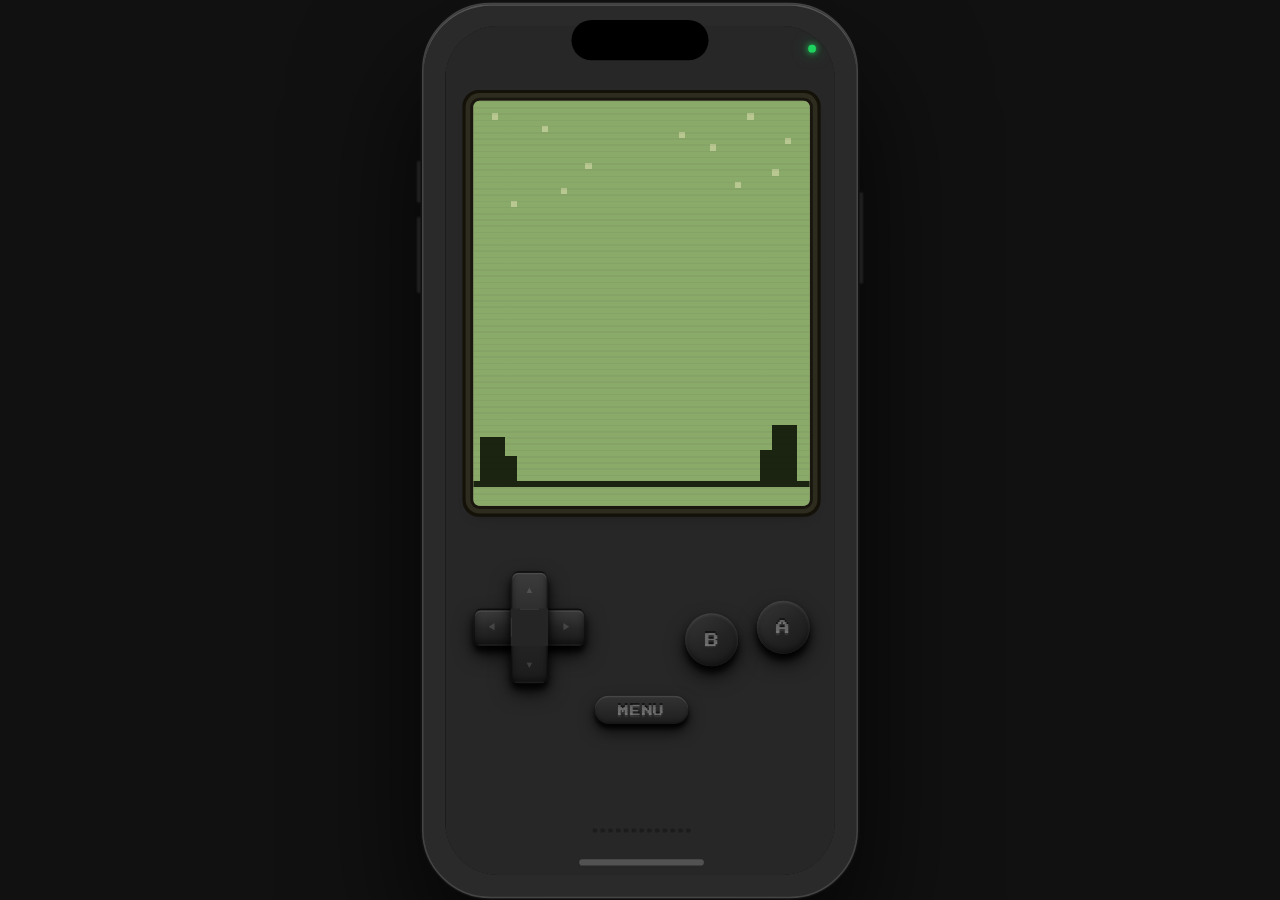
==== index.html @ 31ba8559 "My Little Invader プロトタイプ公開版 2色LCD風の育成ゲーム。本体＋ミニゲーム3本（SPACEWALK / SHOOTINGSTAR / ABDUCTION）。 iPhoneホーム" ====
<!DOCTYPE html>
<html lang="ja">
<head>
<meta charset="UTF-8">
<meta name="viewport" content="width=device-width,initial-scale=1,maximum-scale=1,user-scalable=no,viewport-fit=cover">
<title>My Little Invader</title>
<link rel="apple-touch-icon" href="apple-touch-icon.png">
<meta http-equiv="refresh" content="0; url=invader_game.html">
<script>location.replace('invader_game.html');</script>
</head>
<body>
<p>Loading… <a href="invader_game.html">My Little Invader</a></p>
</body>
</html>
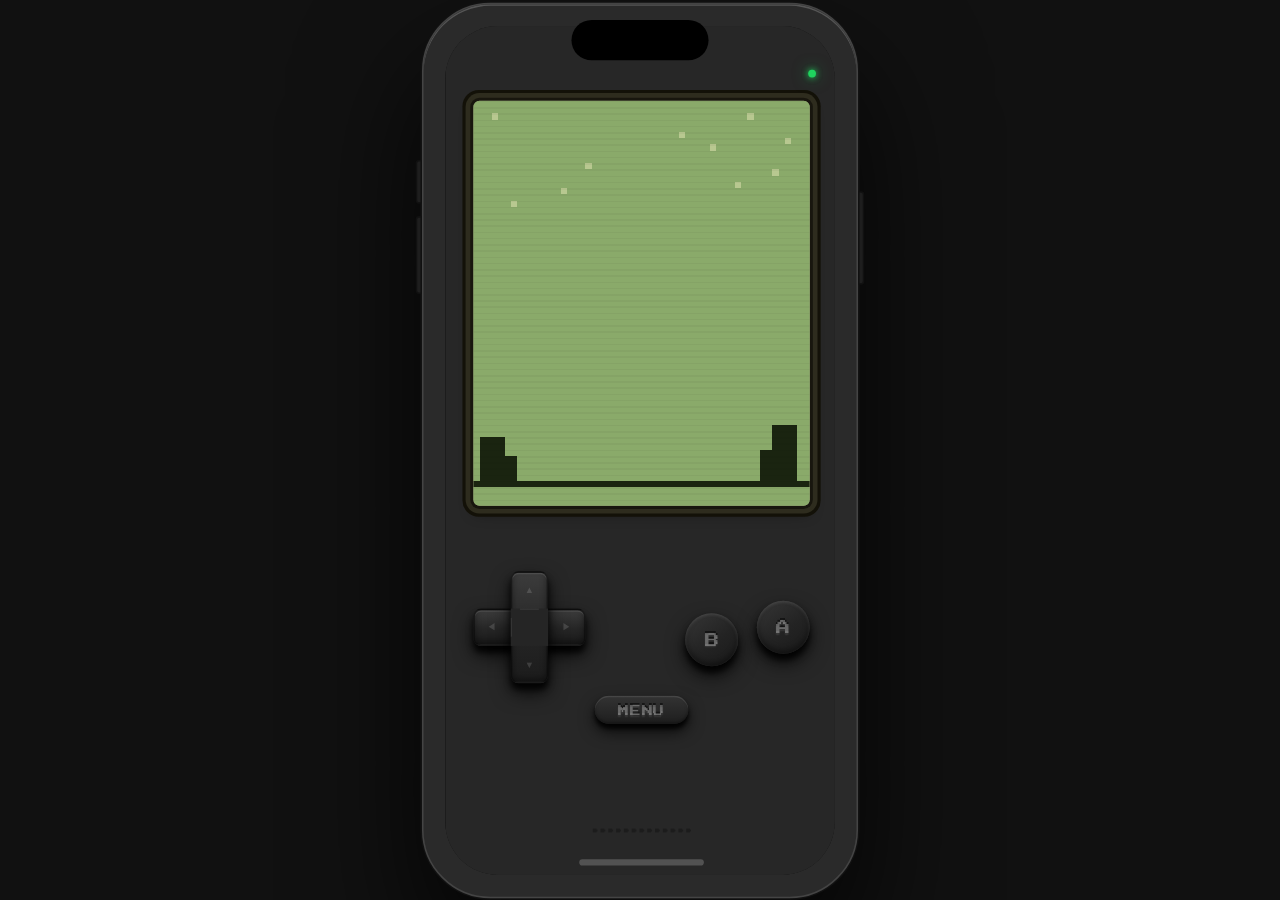
==== commit be52959d: "オフライン対応（Service Worker）とフォントの同梱 - sw.js：ゲーム一式をキャッシュし、圏外でも起動できるようにした   HTMLはネットワーク優先、フォント等はキャッシュ優先   " ====
--- a/index.html
+++ b/index.html
@@ -4,11 +4,13 @@
 <meta charset="UTF-8">
 <meta name="viewport" content="width=device-width,initial-scale=1,maximum-scale=1,user-scalable=no,viewport-fit=cover">
 <title>My Little Invader</title>
+<link rel="manifest" href="manifest.json">
 <link rel="apple-touch-icon" href="apple-touch-icon.png">
 <meta http-equiv="refresh" content="0; url=invader_game.html">
 <script>location.replace('invader_game.html');</script>
 </head>
 <body>
 <p>Loading… <a href="invader_game.html">My Little Invader</a></p>
+<script src="register-sw.js"></script>
 </body>
 </html>
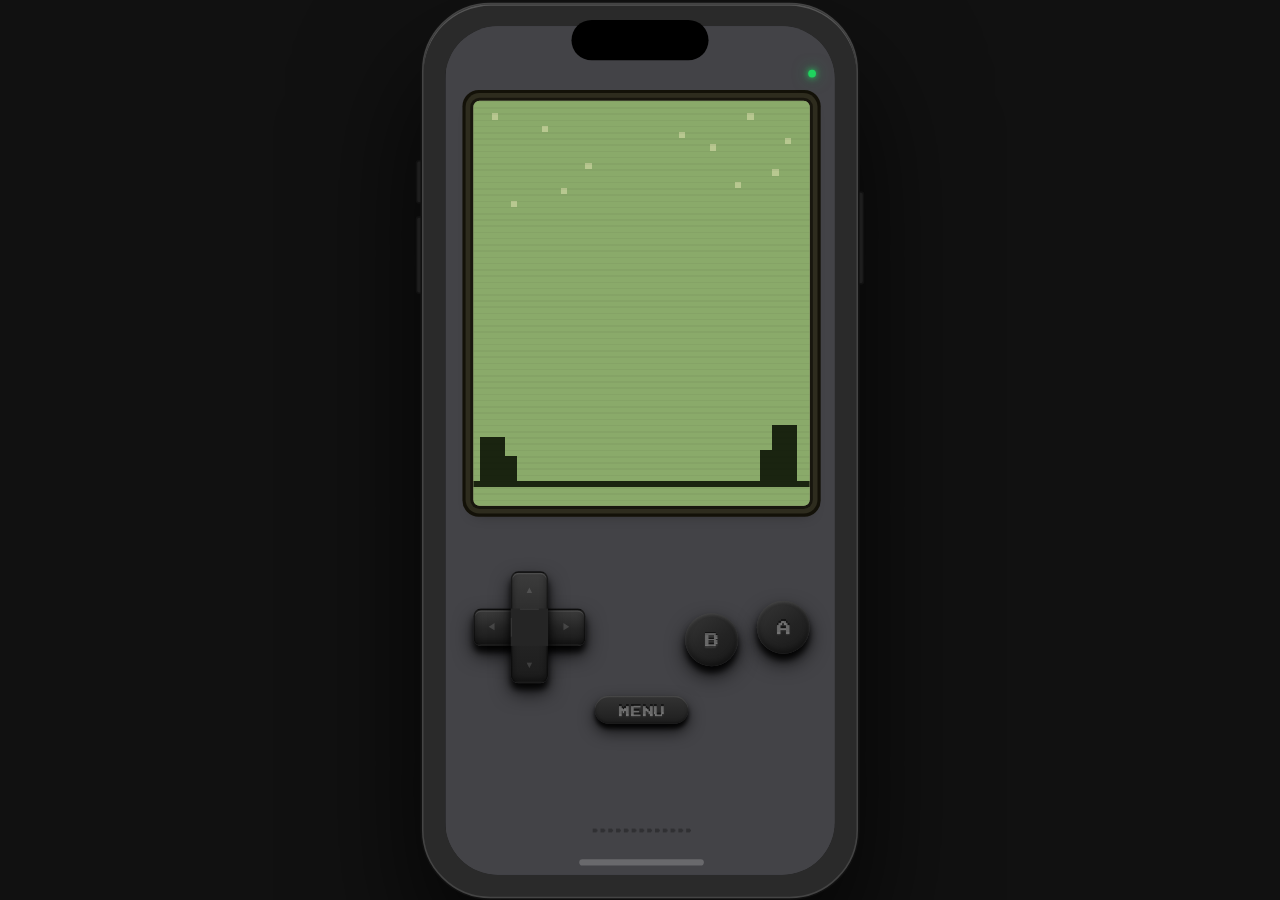
==== commit 2fa8bcc4: "ホーム画面に追加したときのアプリ名を「My Little Invader」にそろえる QRの行き先（index.html）に apple-mobile-web-app-title が無く、 マニフェス" ====
--- a/index.html
+++ b/index.html
@@ -3,6 +3,7 @@
 <head>
 <meta charset="UTF-8">
 <meta name="viewport" content="width=device-width,initial-scale=1,maximum-scale=1,user-scalable=no,viewport-fit=cover">
+<meta name="apple-mobile-web-app-title" content="My Little Invader">
 <title>My Little Invader</title>
 <link rel="manifest" href="manifest.json">
 <link rel="apple-touch-icon" href="apple-touch-icon.png">
